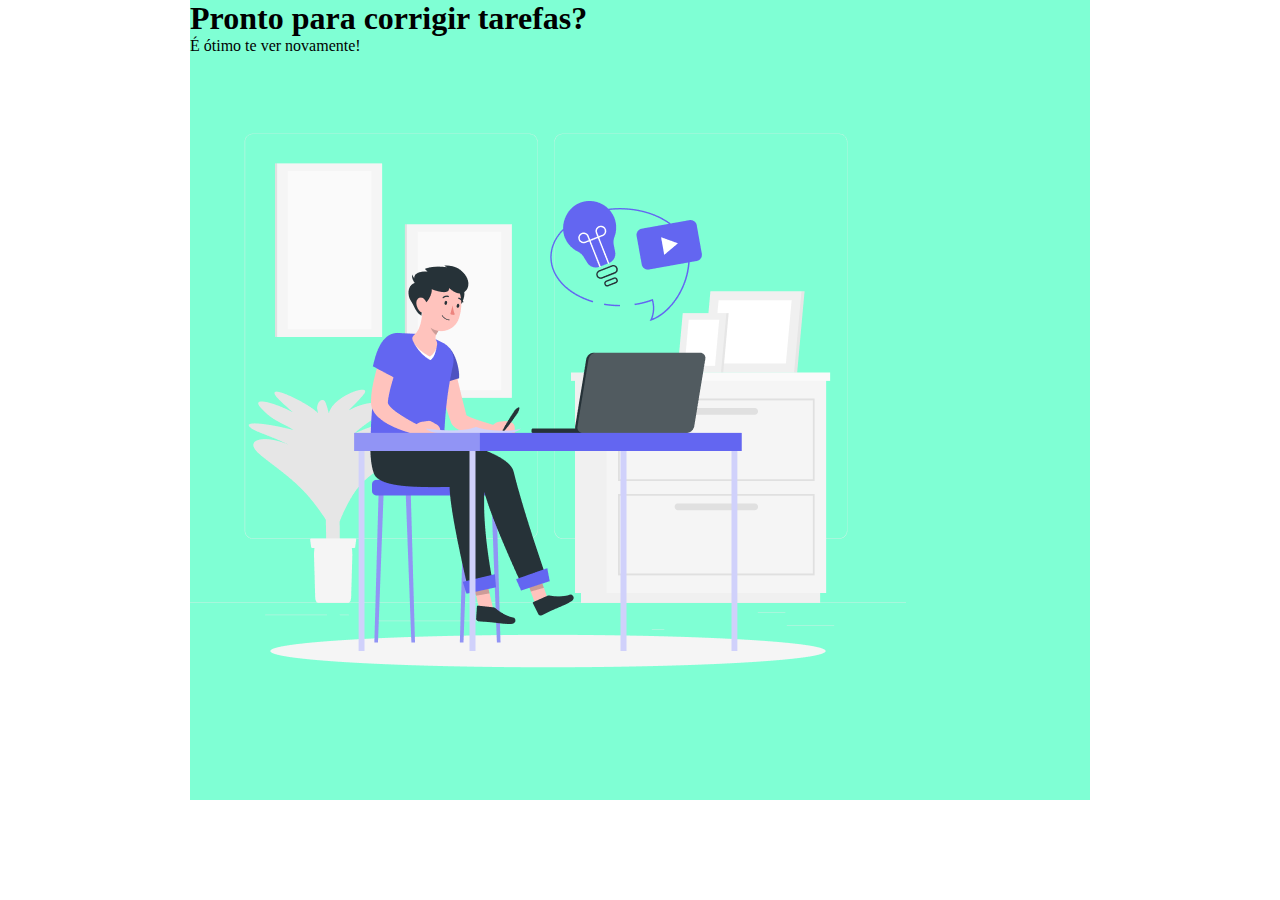
==== Pages/login.html @ c3a34c5a "atualizando os arquivos" ====
<!DOCTYPE html>
<html lang="pt-br">
<head>
    <meta charset="UTF-8">
    <meta name="viewport" content="width=device-width, initial-scale=1.0">
    <title>Document</title>
    <link rel="stylesheet" href="style.css">
</head>
<body>
    <main>
        <div id="form">
            <h1>Pronto para corrigir <span>tarefas?</span></h1>
            <p>É ótimo te ver novamente!</p>
        </div>
        <div id="img">
            <img src="/Image/ImageLogin.png" alt="">
        </div>
    </main>
</body>
</html>
---- Pages/style.css ----
*{
    margin: 0px;
    padding: 0px;
}
main{
    background-color: aquamarine;
    margin: auto;
    height: 800px;
    width: 900px;
}
div#formulario{
    display: inline-block;
    width: 452px;
    height: 702px;
}
div#formulario>h1{
    display: inline-block;
    width: 452px;
    height: 702px;
}


div#img{
    display: inline-block;
    
}
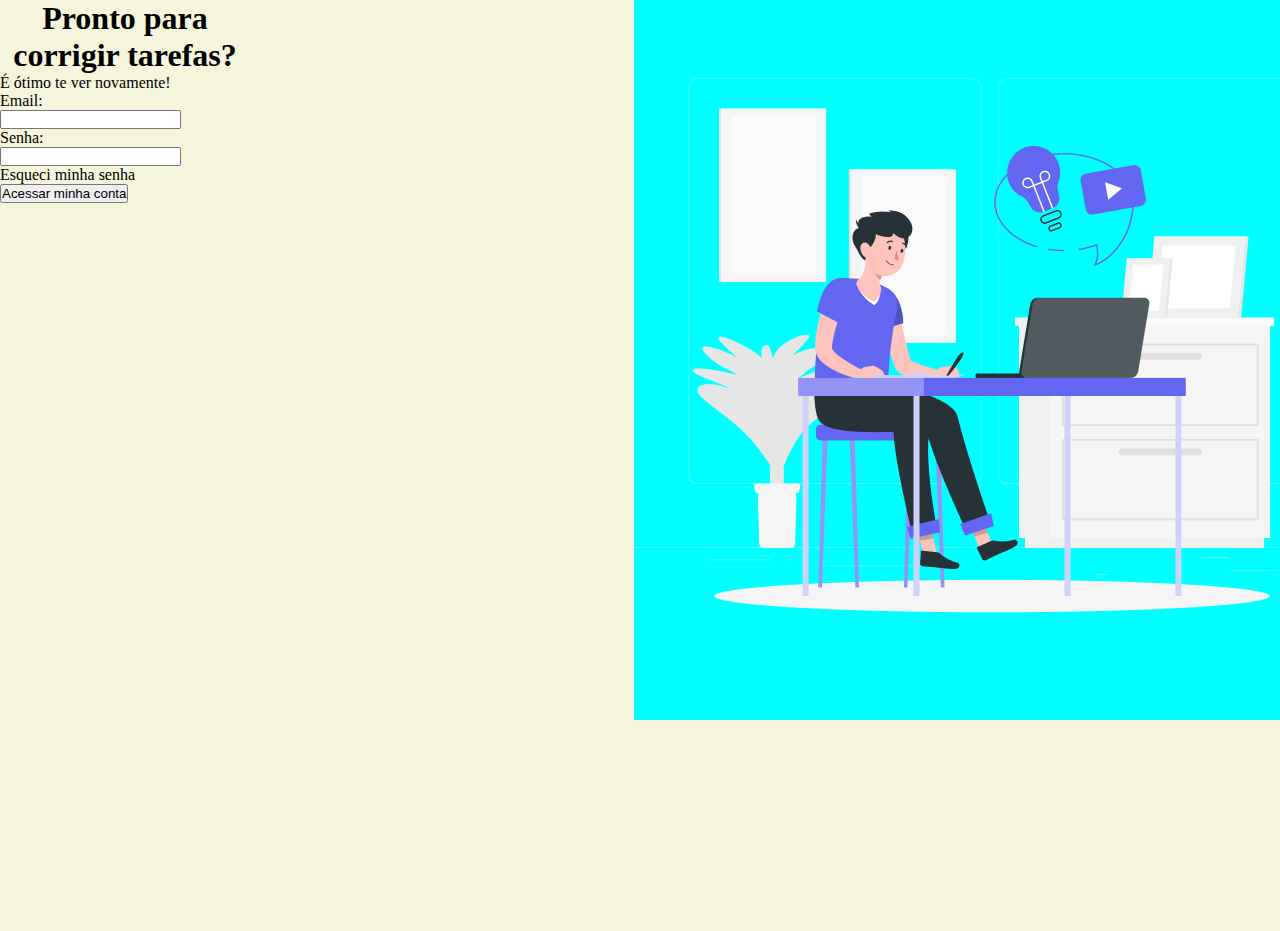
==== commit e1a4c985: "arrumando as posições" ====
--- a/Pages/login.html
+++ b/Pages/login.html
@@ -11,6 +11,19 @@
         <div id="form">
             <h1>Pronto para corrigir <span>tarefas?</span></h1>
             <p>É ótimo te ver novamente!</p>
+            <form action="">
+                <label for="email">Email:</label>
+                <br>
+                <input type="email" name="email" id="email">
+                <br>
+                <label for="password">Senha:</label>
+                <br>
+                <input type="password" name="password" id="password">
+                <br>
+                <p>Esqueci minha senha</p>
+                <button type="submit">Acessar minha conta</button>
+            </form>
+            
         </div>
         <div id="img">
             <img src="/Image/ImageLogin.png" alt="">
--- a/Pages/style.css
+++ b/Pages/style.css
@@ -3,24 +3,25 @@
     padding: 0px;
 }
 main{
-    background-color: aquamarine;
+    background-color: beige;
     margin: auto;
-    height: 800px;
-    width: 900px;
+    height: 931px;
+    width: 1350px;
 }
-div#formulario{
+div#form{
+    width: 453px;
+    height: 702px;
     display: inline-block;
-    width: 452px;
-    height: 702px;
 }
-div#formulario>h1{
-    display: inline-block;
-    width: 452px;
-    height: 702px;
+h1{
+    width: 250px;
+    text-align: center;
 }
-
-
 div#img{
-    display: inline-block;
-    
+    background-color: aqua;
+    float: right;
+}
+img{
+    width: 716px;
+    height: 716px;
 }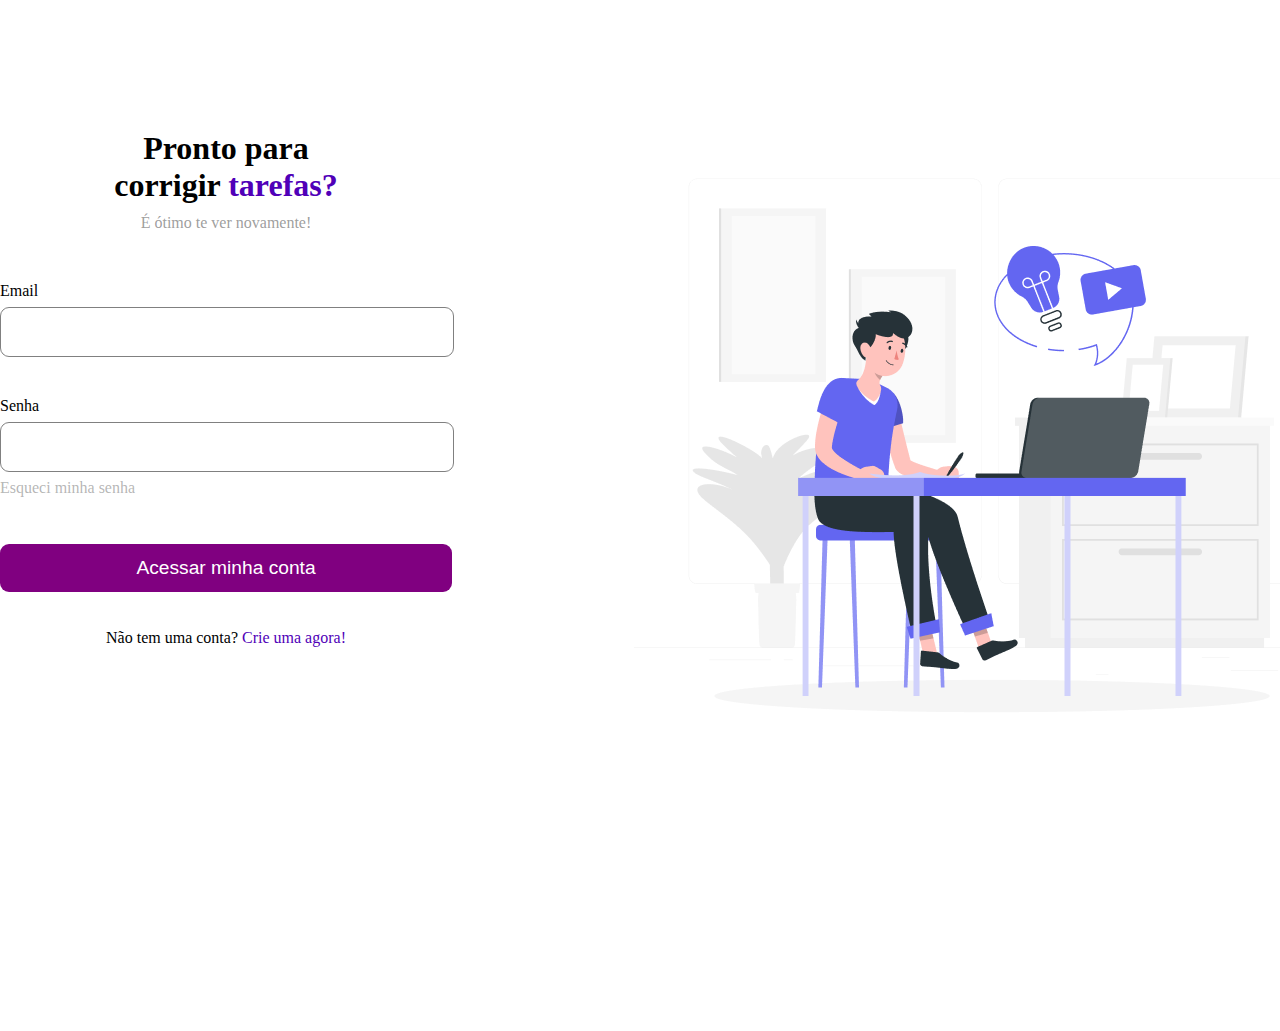
==== commit 6bec8120: "Em andamento" ====
--- a/Pages/login.html
+++ b/Pages/login.html
@@ -9,21 +9,23 @@
 <body>
     <main>
         <div id="form">
-            <h1>Pronto para corrigir <span>tarefas?</span></h1>
+            <h1>Pronto para corrigir <span class="cor">tarefas?</span></h1>
             <p>É ótimo te ver novamente!</p>
             <form action="">
-                <label for="email">Email:</label>
+                <label for="email">Email</label>
                 <br>
                 <input type="email" name="email" id="email">
                 <br>
-                <label for="password">Senha:</label>
+                <label for="password">Senha</label>
                 <br>
                 <input type="password" name="password" id="password">
                 <br>
-                <p>Esqueci minha senha</p>
+                <a href=""><p>Esqueci minha senha</p></a>
+               
                 <button type="submit">Acessar minha conta</button>
+                <br>
+                <p class="txt1">Não tem uma conta?<a href="" class="cor"> Crie uma agora!</a></p>
             </form>
-            
         </div>
         <div id="img">
             <img src="/Image/ImageLogin.png" alt="">
--- a/Pages/style.css
+++ b/Pages/style.css
@@ -1,24 +1,88 @@
+
 *{
     margin: 0px;
     padding: 0px;
+    
 }
 main{
-    background-color: beige;
+    padding-top: 100px;
     margin: auto;
     height: 931px;
     width: 1350px;
 }
 div#form{
-    width: 453px;
+    padding-top: 30px;
+    width: 452px;
     height: 702px;
     display: inline-block;
 }
-h1{
+div#form>h1{
     width: 250px;
     text-align: center;
+    margin: auto;
+    font-size: 32px;
+}
+.cor{
+    color: rgb(80, 0, 184);
+}
+div#form>p{
+    color: rgba(128, 128, 128, 0.774);
+    padding-top: 10px;
+    text-align: center;
+    margin-bottom: 50px;
+}
+input#email{
+    margin-bottom: 40px;
+    margin-top: 7px;
+    width: 452px;
+    height: 48px;
+    border-radius: 9px;
+    border: 1px solid gray;
+}
+input#email:hover{
+    margin-bottom: 40px;
+    margin-top: 7px;
+    width: 452px;
+    height: 48px;
+    border-radius: 9px;
+    border: 2px solid purple;
+}
+input#password{
+    margin-bottom: 7px;
+    margin-top: 7px;
+    width: 452px;
+    height: 48px;
+    border-radius: 9px;
+    border: 1px solid gray;
+}
+input#password:hover{
+    margin-bottom: 7px;
+    margin-top: 7px;
+    width: 452px;
+    height: 48px;
+    border-radius: 9px;
+    border: 2px solid rgb(145, 0, 113);
+}
+a{
+    text-decoration: none;
+    color: rgba(128, 128, 128, 0.582);
+}
+button{
+    background-color: purple;
+    color: white;
+    margin-bottom: 37px;
+    margin-top: 47px;
+    width: 452px;
+    height: 48px;
+    border-radius: 9px;
+    border: 0px;
+    font-size: larger;
+}
+.txt1{
+    text-align: center;
+    
 }
 div#img{
-    background-color: aqua;
     float: right;
 }
 img{
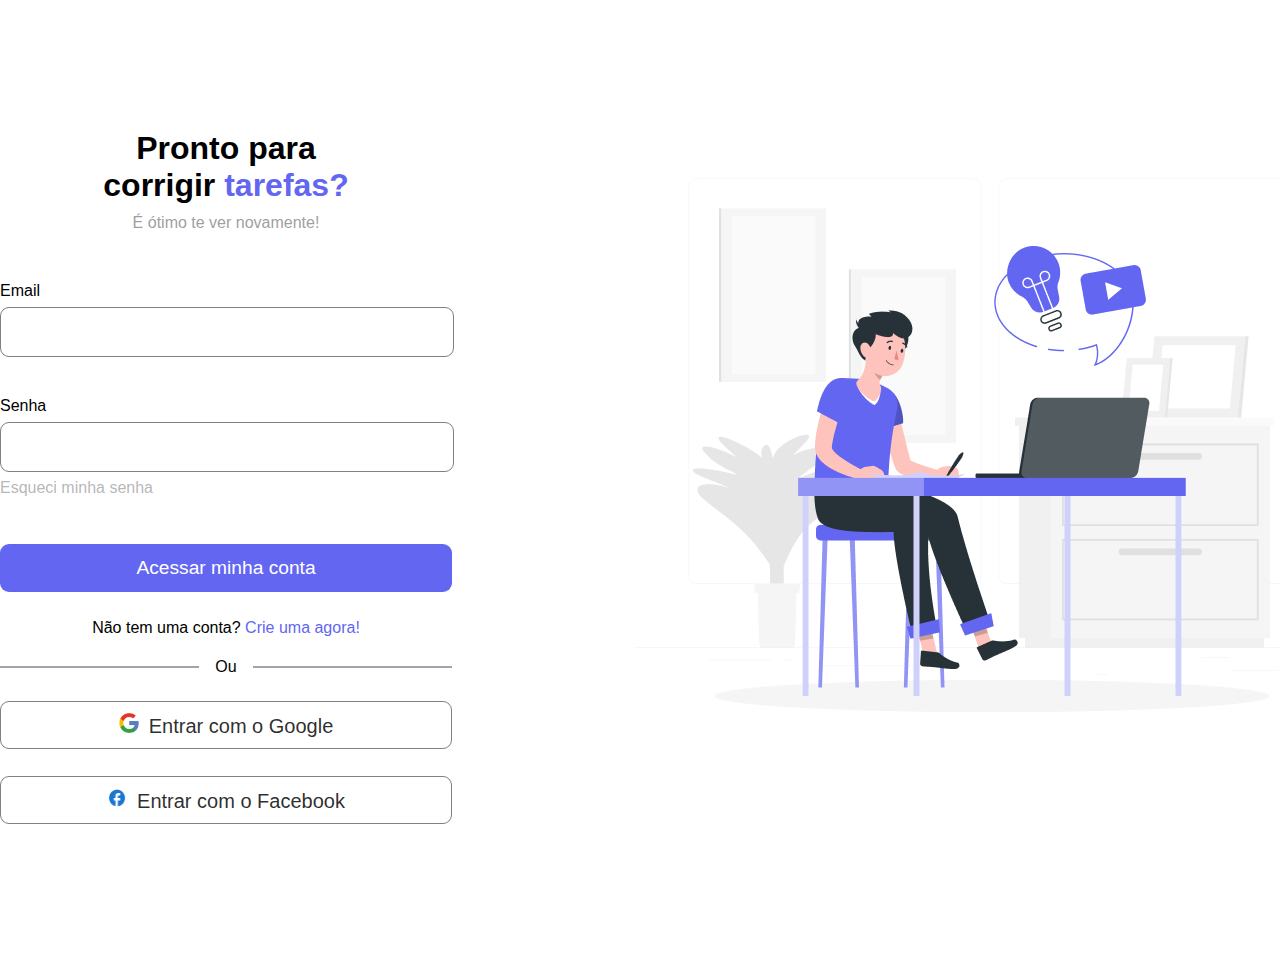
==== commit 57ba2dc9: "finalizando a pagina de login" ====
--- a/Pages/login.html
+++ b/Pages/login.html
@@ -25,6 +25,11 @@
                 <button type="submit">Acessar minha conta</button>
                 <br>
                 <p class="txt1">Não tem uma conta?<a href="" class="cor"> Crie uma agora!</a></p>
+                <div id="ou"><p class="linha"></p><p>Ou</p> <p class="linha"></p></div>
+                <br>
+                <button class="enter"><img src="/Image/devicon_google.png" alt="" class="icon">Entrar com o Google</button>
+                <br>
+                <button class="enter"><img src="/Image/ic_baseline-facebook.png" alt="" class="icon">Entrar com o Facebook</button>
             </form>
         </div>
         <div id="img">
--- a/Pages/style.css
+++ b/Pages/style.css
@@ -1,13 +1,15 @@
-
+:root{
+    --corRoxa: #6366F1;
+}
 *{
     margin: 0px;
     padding: 0px;
-    
+    font-family: Arial, Helvetica, sans-serif;
 }
 main{
     padding-top: 100px;
     margin: auto;
-    height: 931px;
+    height: 855px;
     width: 1350px;
 }
 div#form{
@@ -23,7 +25,7 @@
     font-size: 32px;
 }
 .cor{
-    color: rgb(80, 0, 184);
+    color: var(--corRoxa);
 }
 div#form>p{
     color: rgba(128, 128, 128, 0.774);
@@ -32,6 +34,7 @@
     margin-bottom: 50px;
 }
 input#email{
+    font-size: 20px;
     margin-bottom: 40px;
     margin-top: 7px;
     width: 452px;
@@ -45,9 +48,10 @@
     width: 452px;
     height: 48px;
     border-radius: 9px;
-    border: 2px solid purple;
+    border: 2px solid var(--corRoxa)
 }
 input#password{
+    font-size: 20px;
     margin-bottom: 7px;
     margin-top: 7px;
     width: 452px;
@@ -61,16 +65,16 @@
     width: 452px;
     height: 48px;
     border-radius: 9px;
-    border: 2px solid rgb(145, 0, 113);
+    border: 2px solid var(--corRoxa)
 }
 a{
     text-decoration: none;
     color: rgba(128, 128, 128, 0.582);
 }
 button{
-    background-color: purple;
+    background-color: var(--corRoxa);
     color: white;
-    margin-bottom: 37px;
+    margin-bottom: 27px;
     margin-top: 47px;
     width: 452px;
     height: 48px;
@@ -80,7 +84,53 @@
 }
 .txt1{
     text-align: center;
+    margin-bottom: 20px;
     
+}
+#ou{
+    
+    display: flex;
+    flex-direction: row;
+    align-items: center;
+    padding: 0px;
+    gap: 16px;
+
+    width: 452px;
+    height: 19px;
+
+    flex: none;
+    order: 1;
+    align-self: stretch;
+    flex-grow: 0;
+}
+.linha{
+
+width: 199px;
+height: 0px;
+
+border: 1px solid #A2A4AD;
+
+order: 0;
+flex-grow: 1;
+
+}
+.icon{
+    height: 20px;
+    width: 20px;
+    margin-right: 10px;
+    text-align: center;
+}
+.enter{
+    margin: auto;
+    background-color: white;
+    color: rgba(0, 0, 0, 0.836);
+    margin-bottom: 20px;
+    margin-top: 7px;
+    width: 452px;
+    height: 48px;
+    border-radius: 9px;
+    border: 1px solid gray;
+    font-size: 20px;
 }
 div#img{
     float: right;
